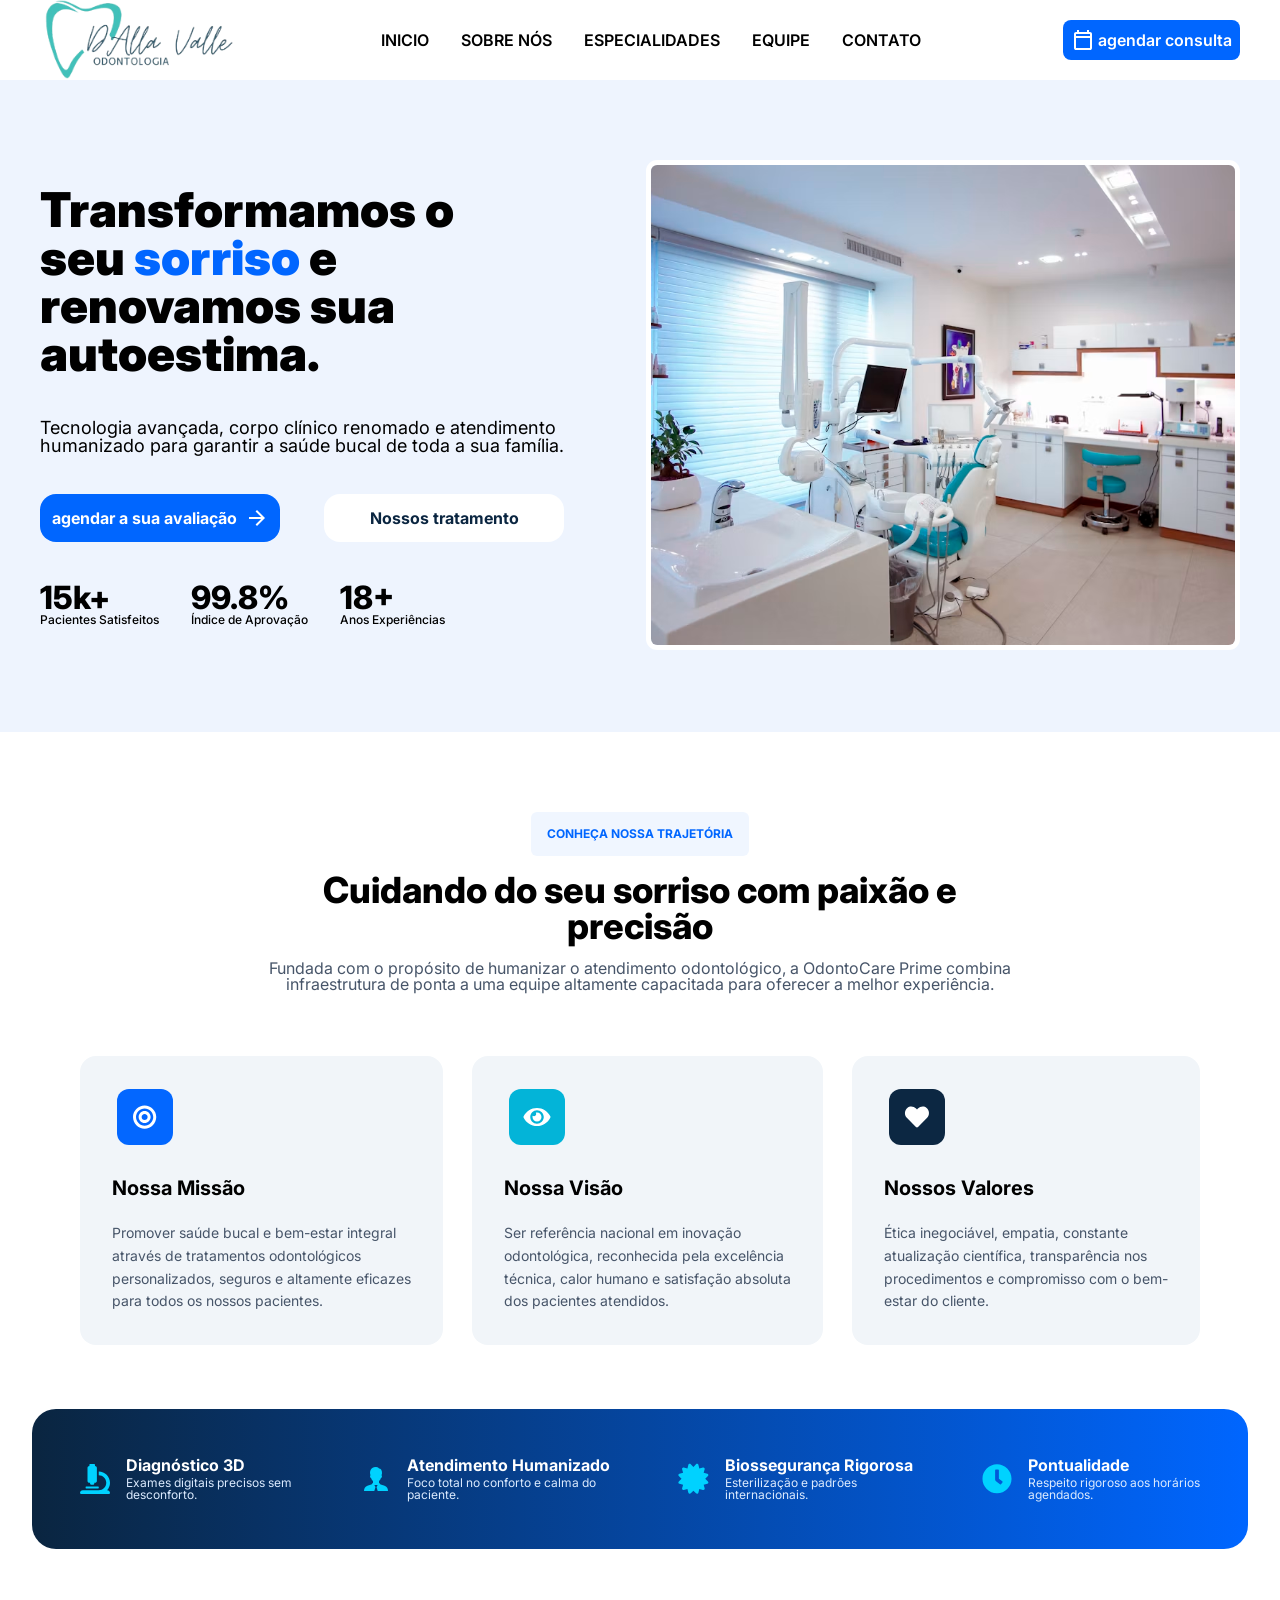
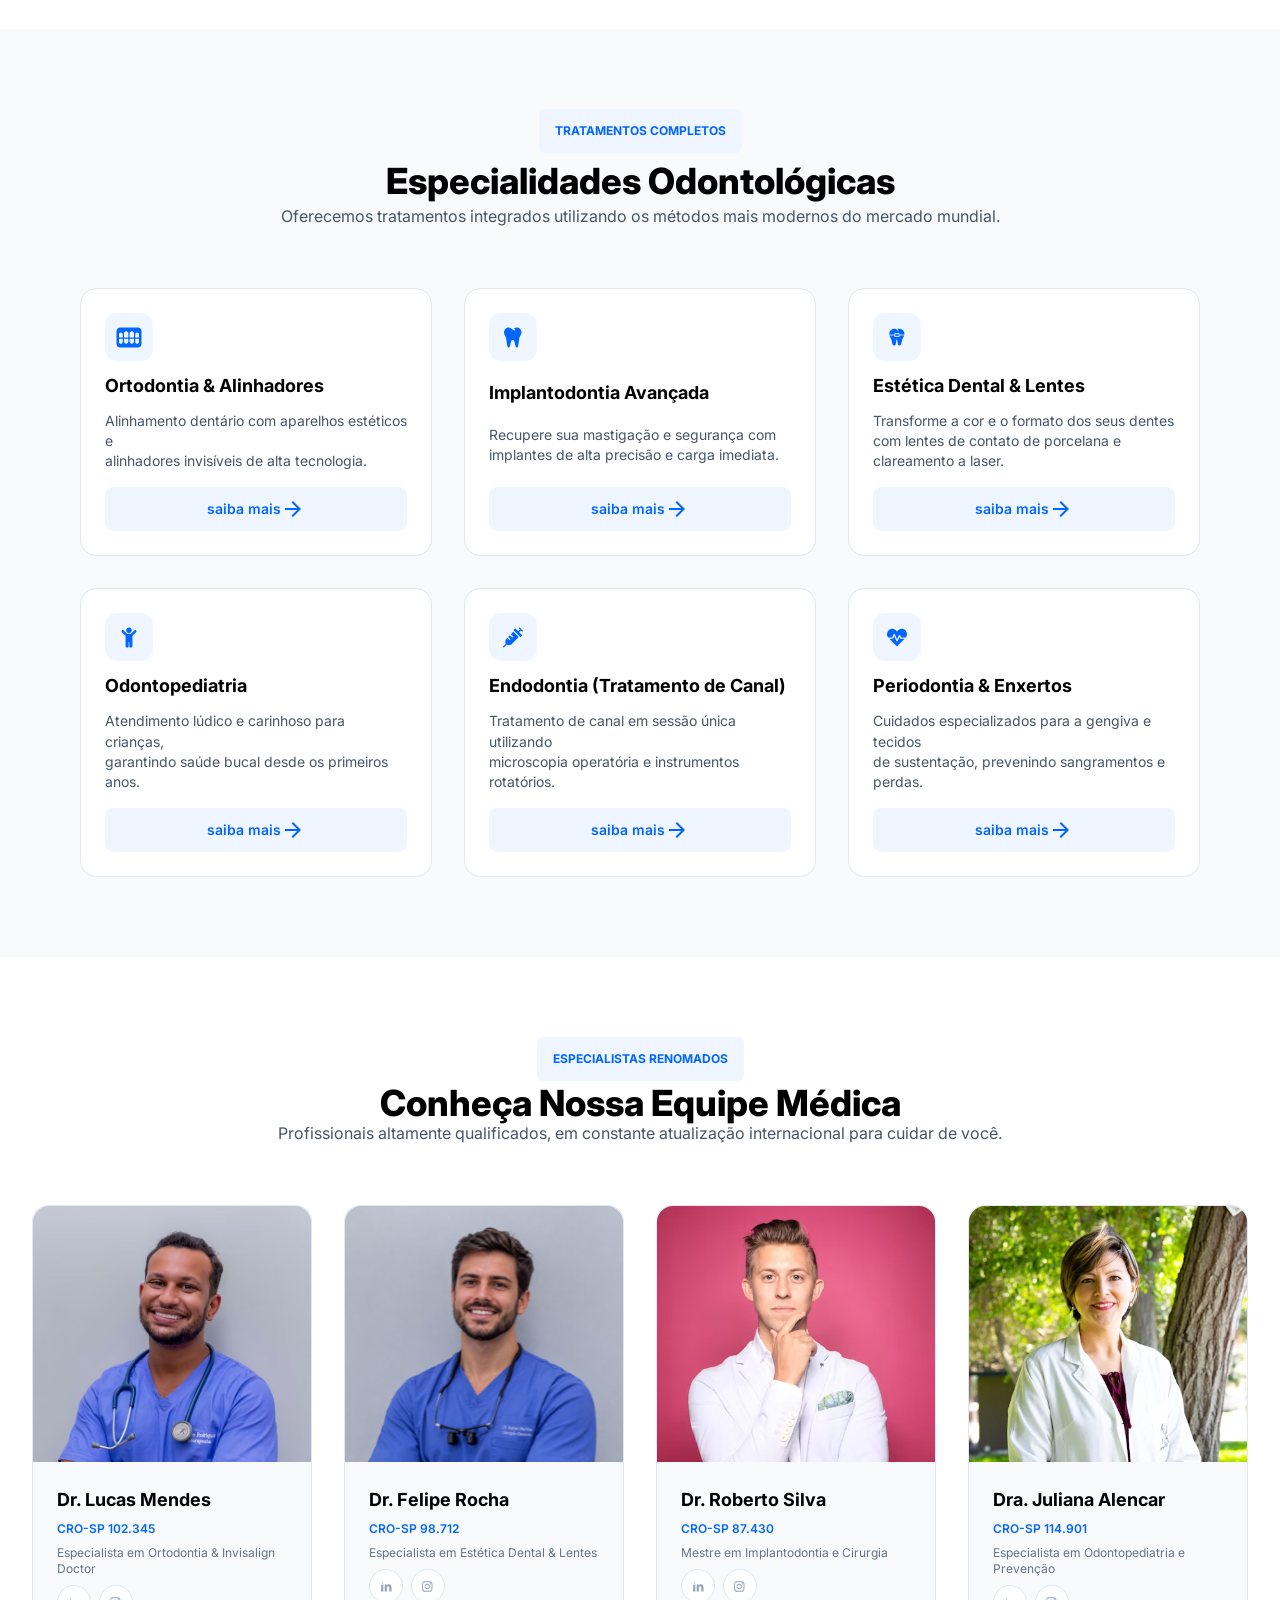
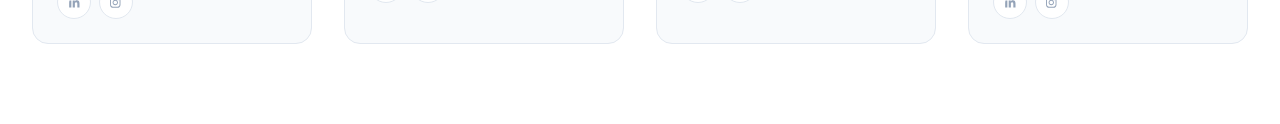
==== inicio.html @ ef850525 "Add files via upload" ====
<!DOCTYPE html>
<html lang="pt-br">
<head>
    <meta charset="UTF-8">
    <meta name="viewport" content="width=device-width, initial-scale=1.0">
    <link rel="stylesheet" href="css/reset.css">
    <link rel="stylesheet" href="css/style.css">
    <link rel="stylesheet" href="css/inicio.css">
    <title>Odontologia Dalla Valle</title>
</head>
<body>
    <header>
        <div class="containerHeader">
            <div class="logo">
                <a href="inicio.html">
                    <img src="img/logo.png" alt="logo">
                </a>
            </div>
            <nav>
                <a href="inicio.html">inicio</a>
                <a href="sobre.html">sobre nós</a>
                <a href="especialidades.html">especialidades</a>
                <a href="equipe.html">equipe</a>
                <a href="contato.html">contato</a>
            </nav>
            <div class="botaocta">
                <a href="whatsapp">
                    <svg xmlns="http://www.w3.org/2000/svg" height="24px" viewBox="0 -960 960 960" width="24px" fill="currentColor"><path d="M200-80q-33 0-56.5-23.5T120-160v-560q0-33 23.5-56.5T200-800h40v-80h80v80h320v-80h80v80h40q33 0 56.5 23.5T840-720v560q0 33-23.5 56.5T760-80H200Zm0-80h560v-400H200v400Zm0-480h560v-80H200v80Zm0 0v-80 80Z"/></svg>
                    agendar consulta
                </a>
            </div>
        </div>
        
    </header>
    <main>
        <section class="inicio">
            <div class="containerInicio">
                <div class="containerText">
                    <h1>Transformamos o<br>
                        seu <b style="color: #0066FF;">sorriso</b> e<br>
                        renovamos sua<br>
                        autoestima.
                    </h1>
                    <h2>
                        Tecnologia avançada, corpo clínico renomado e atendimento<br>
                        humanizado para garantir a saúde bucal de toda a sua família.
                    </h2>
                    <div class="buttons">
                        <a href="" id="button1">
                            agendar a sua avaliação
                            <svg xmlns="http://www.w3.org/2000/svg" height="24px" viewBox="0 -960 960 960" width="24px" fill="currentColor"><path d="M647-440H160v-80h487L423-744l57-56 320 320-320 320-57-56 224-224Z"/></svg>
                        </a>
                        <a href="" id="button2">Nossos tratamento</a>
                    </div>
                    <div class="stats">
                        <div class="info">
                            <h3>15k+</h3>
                            <p>Pacientes Satisfeitos</p>
                        </div>
                        <div class="info">
                            <h3>99.8%</h3>
                            <p>Índice de Aprovação</p>
                        </div>
                        <div class="info">
                            <h3>18+</h3>
                            <p>Anos Experiências</p>
                        </div>
                    </div>
                </div>
                <div id="imgInicio">
                    <img src="img/Dentista sorrindo e atendendo paciente.svg" alt="clinica">
                </div>
            </div>    
        </section>
        <section class="sobre">
            <div class="containerSobre">
                <div class="tituloSobre">
                    <p style="font-size: 0.75rem; color: #0066FF; padding: 1rem; background-color: #F0F6FF; border-radius: 6px; font-weight: 700;">CONHEÇA NOSSA TRAJETÓRIA</p>
                    <h2>Cuidando do seu sorriso com paixão e<br>precisão</h2>
                    <p style="font-size: 1rem; color: #475569; text-align: center; font-weight: 400;">Fundada com o propósito de humanizar o atendimento odontológico, a OdontoCare Prime combina<br>infraestrutura de ponta a uma equipe altamente capacitada para oferecer a melhor experiência.</p>
                </div>
                <div class="cartoesSobre">
                    <div class="cartao">
                        <img src="img/missao.svg" alt="missão">
                        <h3>Nossa Missão</h3>
                        <p>Promover saúde bucal e bem-estar integral
                        <br>através de tratamentos odontológicos
                        <br>personalizados, seguros e altamente eficazes
                        <br>para todos os nossos pacientes.</p>
                    </div>
                    <div class="cartao">
                        <img src="img/visao.svg" alt="visão">
                        <h3>Nossa Visão</h3>
                        <p>Ser referência nacional em inovação
                        <br>odontológica, reconhecida pela excelência
                        <br>técnica, calor humano e satisfação absoluta
                        <br>dos pacientes atendidos.</p>
                    </div>
                    <div class="cartao">
                        <img src="img/valor.svg" alt="valor">
                        <h3>Nossos Valores</h3>
                        <p>Ética inegociável, empatia, constante
                        <br>atualização científica, transparência nos
                        <br>procedimentos e compromisso com o bem-
                        <br>estar do cliente.</p>
                    </div>
                </div>
                <div class="beneficiosSobre">
                    <div class="beneficio">
                        <img src="img/diagnostico.svg" alt="">
                        <div class="textoBeneficio">
                            <h2>Diagnóstico 3D</h2>
                            <p>Exames digitais precisos sem
                            <br>desconforto.</p>
                        </div>
                    </div>
                    <div class="beneficio">
                        <img src="img/humanizado.png" alt="">
                        <div class="textoBeneficio">
                            <h2>Atendimento Humanizado</h2>
                            <p>Foco total no conforto e calma do
                            <br>paciente.</p>
                        </div>
                    </div>
                    <div class="beneficio">
                        <img src="img/biossegurança.svg" alt="">
                        <div class="textoBeneficio">
                            <h2>Biossegurança Rigorosa</h2>
                            <p>Esterilização e padrões
                            <br>internacionais.</p>
                        </div>
                    </div>
                    <div class="beneficio">
                        <img src="img/pontualidade.svg" alt="">
                        <div class="textoBeneficio">
                            <h2>Pontualidade</h2>
                            <p>Respeito rigoroso aos horários
                            <br>agendados.</p>
                        </div>
                    </div>
                </div>
            </div>
        </section>
        <section class="containerEspecialidades">
            <div class="containerSobre" style="display: flex; flex-direction: column; gap: 4rem;">
                <div class="tituloEspecialidades">
                    <p style="font-size: 0.75rem; color: #0066FF; padding: 1rem; background-color: #F0F6FF; border-radius: 6px; font-weight: 700;">TRATAMENTOS COMPLETOS</p>
                    <h2>Especialidades Odontológicas</h2>
                    <p style="font-size: 1rem; color: #475569; text-align: center; font-weight: 400;">Oferecemos tratamentos integrados utilizando os métodos mais modernos do mercado mundial.</p>
                </div>
                <div class="especialidades">
                    <div class="cartaoEspecialidades">
                        <img src="img/alinhador.svg" alt="alinhador dental">
                        <h3>Ortodontia & Alinhadores</h3>
                        <p>Alinhamento dentário com aparelhos estéticos e
                        <br>alinhadores invisíveis de alta tecnologia.</p>
                        <a href="">saiba mais<svg xmlns="http://www.w3.org/2000/svg" height="24px" viewBox="0 -960 960 960" width="24px" fill="currentColor"><path d="M647-440H160v-80h487L423-744l57-56 320 320-320 320-57-56 224-224Z"/></svg></a>
                    </div>
                    <div class="cartaoEspecialidades">
                        <img src="img/implantodontia.svg" alt="dente">
                        <h3>Implantodontia Avançada</h3>
                        <p>Recupere sua mastigação e segurança com
                        <br>implantes de alta precisão e carga imediata.</p>
                        <a href="">saiba mais<svg xmlns="http://www.w3.org/2000/svg" height="24px" viewBox="0 -960 960 960" width="24px" fill="currentColor"><path d="M647-440H160v-80h487L423-744l57-56 320 320-320 320-57-56 224-224Z"/></svg></a>
                    </div>
                    <div class="cartaoEspecialidades">
                        <img src="img/estetica.svg" alt="lente dental">
                        <h3>Estética Dental & Lentes</h3>
                        <p>Transforme a cor e o formato dos seus dentes
                        <br>com lentes de contato de porcelana e
                        <br>clareamento a laser.</p>
                        <a href="">saiba mais<svg xmlns="http://www.w3.org/2000/svg" height="24px" viewBox="0 -960 960 960" width="24px" fill="currentColor"><path d="M647-440H160v-80h487L423-744l57-56 320 320-320 320-57-56 224-224Z"/></svg></a>
                    </div>
                    <div class="cartaoEspecialidades">
                        <img src="img/odontopediatria.svg" alt="alinhador dental">
                        <h3>Odontopediatria</h3>
                        <p>Atendimento lúdico e carinhoso para crianças,
                        <br>garantindo saúde bucal desde os primeiros anos.</p>
                        <a href="">saiba mais<svg xmlns="http://www.w3.org/2000/svg" height="24px" viewBox="0 -960 960 960" width="24px" fill="currentColor"><path d="M647-440H160v-80h487L423-744l57-56 320 320-320 320-57-56 224-224Z"/></svg></a>
                    </div>
                    <div class="cartaoEspecialidades">
                        <img src="img/edodontia.svg" alt="alinhador dental">
                        <h3>Endodontia (Tratamento de Canal)</h3>
                        <p>Tratamento de canal em sessão única utilizando
                        <br>microscopia operatória e instrumentos rotatórios.</p>
                        <a href="">saiba mais<svg xmlns="http://www.w3.org/2000/svg" height="24px" viewBox="0 -960 960 960" width="24px" fill="currentColor"><path d="M647-440H160v-80h487L423-744l57-56 320 320-320 320-57-56 224-224Z"/></svg></a>
                    </div>
                    <div class="cartaoEspecialidades">
                        <img src="img/periodontia.svg" alt="alinhador dental">
                        <h3>Periodontia & Enxertos</h3>
                        <p>Cuidados especializados para a gengiva e tecidos
                        <br>de sustentação, prevenindo sangramentos e
                        <br>perdas.</p>
                        <a href="">saiba mais<svg xmlns="http://www.w3.org/2000/svg" height="24px" viewBox="0 -960 960 960" width="24px" fill="currentColor"><path d="M647-440H160v-80h487L423-744l57-56 320 320-320 320-57-56 224-224Z"/></svg></a>
                    </div>
                </div>
            </div>
        </section>
        <section class="equipe">
            <div class="containerEquipe">
                <div class="tituloContainer">
                    <p style="font-size: 0.75rem; color: #0066FF; padding: 1rem; background-color: #F0F6FF; border-radius: 6px; font-weight: 700;">ESPECIALISTAS RENOMADOS</p>
                    <h2 style="font-size: 2.25rem; font-weight: 800;">Conheça Nossa Equipe Médica</h2>
                    <p style="font-size: 1rem; color: #475569; text-align: center; font-weight: 400;">Profissionais altamente qualificados, em constante atualização internacional para cuidar de você.</p>
                </div>
                <div class="containerCartoesEquipe">
                    <div class="cartaoEquipe">
                        <img src="img/lucas.svg" alt="" style="width: 278px;">
                        <div class="espacoEquipe">
                            <h3>Dr. Lucas Mendes</h3>
                            <p class="cro"class="cro">CRO-SP 102.345</p>
                            <p class="especialidadeEquipe">Especialista em Ortodontia & Invisalign
                            <br>Doctor</p>
                            <div class="linksEquipe">
                                <a href=""><img src="img/linkedin.svg" alt=""></a>
                                <a href=""><img src="img/instagram.svg" alt=""></a>
                            </div>
                        </div>
                    </div>
                    <div class="cartaoEquipe">
                        <img src="img/felipe.svg" alt="" style="width: 278px;">
                        <div class="espacoEquipe">
                            <h3>Dr. Felipe Rocha</h3>
                            <p class="cro">CRO-SP 98.712</p>
                            <p class="especialidadeEquipe">Especialista em Estética Dental & Lentes</p>
                            <div class="linksEquipe">
                                <a href=""><img src="img/linkedin.svg" alt=""></a>
                                <a href=""><img src="img/instagram.svg" alt=""></a>
                            </div>
                        </div>
                    </div>
                    <div class="cartaoEquipe">
                        <img src="img/roberto.svg" alt="">
                        <div class="espacoEquipe">
                            <h3>Dr. Roberto Silva</h3>
                            <p class="cro">CRO-SP 87.430</p>
                            <p class="especialidadeEquipe">Mestre em Implantodontia e Cirurgia</p>
                            <div class="linksEquipe">
                                <a href=""><img src="img/linkedin.svg" alt=""></a>
                                <a href=""><img src="img/instagram.svg" alt=""></a>
                            </div>
                        </div>                    
                    </div>
                    <div class="cartaoEquipe">
                        <img src="img/juliana.svg" alt="">
                        <div class="espacoEquipe">
                            <h3>Dra. Juliana Alencar</h3>
                            <p class="cro">CRO-SP 114.901</p>
                            <p class="especialidadeEquipe">Especialista em Odontopediatria e
                            <br>Prevenção</p>
                            <div class="linksEquipe">
                                <a href=""><img src="img/linkedin.svg" alt=""></a>
                                <a href=""><img src="img/instagram.svg" alt=""></a>
                            </div>
                        </div>                        
                    </div>
                </div>
            </div>
            
        </section>
    </main>
</body>
</html>
---- css/style.css ----
/*fontes*/
@import url('https://fonts.googleapis.com/css2?family=Inter:ital,opsz,wght@0,14..32,100..900;1,14..32,100..900&display=swap');

header{
    font-family: "Inter", sans-serif;
    font-optical-sizing: auto;
    font-weight: 600;
    font-style: normal;
    font-size: 1rem;
    display: flex;
    justify-content: center;
    align-items: center;
    gap: 200px;
    width: auto;
    height: 80px;
    background-color: #fff;
}
header .containerHeader{
    width: 100%;
    max-width: 1200px;
    display: flex;
    align-items: center;
    justify-content: space-between;
}
header .logo img{
    height: 80px;
    transition: 0.5s;
}
header .logo img:hover{
    transform: scale(1.05);
}
header nav{
    display: flex;
    justify-content: center;
    align-items: center;
    gap: 2rem;
}
header nav a{
    text-decoration: none;
    color: black;
    font-size: 1rem;
    text-transform: uppercase;
    transition: 0.5s;
}
header nav a:hover{
    transform: scale(1.1);
    color: #0066FF;
}

header .botaocta a{
    display: flex;
    justify-content: center;
    align-items: center;
    gap: 0.2rem;
    color: black;
    text-decoration: none;
    background-color: #0066FF;
    padding: 0.5rem;
    border-radius: 0.5rem;
    color: white;
    transition: 0.3s;
}
header .botaocta a:hover{
    transform: scale(1.05);
    color: #000;
}

main .inicio{
    padding: 5rem 0px;
    font-family: "Inter", sans-serif;
    font-optical-sizing: auto;
    font-style: normal;
    background-color: #EEF4FE;
    display: flex;
    justify-content: center;
    align-items: center;
}

.containerInicio{
    width: 100%;
    max-width: 1200px;
    display: flex;
    justify-content: space-between;
    align-items: center;
}
.containerInicio .containerText{
    display: flex;
    flex-direction: column;
    justify-content: center;
    align-items: flex-start;
    gap: 2.5rem;
}
.containerInicio .containerText h1{
    font-size: 3rem;
    font-weight: 900;
}
.containerInicio .containerText h2{
    font-size: 1.13rem;
    font-weight: 400;
}
main .inicio .buttons{
    width: 100%;
    display: flex;
    justify-content: space-between;
    align-items: center;
}
main .inicio .buttons a{
    display: flex;
    align-items: center;
    width: 15rem;
    height: 3rem;
    text-decoration: none;
    font-weight: 700;
    transition: 0.3s;
}
main .inicio .buttons #button1{
    background-color: #0066FF;
    color: #fff;
    border-radius: 1rem;
    display: flex;
    justify-content: center;
    gap: 0.5rem;
}
main .inicio .buttons #button1:hover{
    background-color: #00317a;
    color: #fff;
    transform: scale(1.05);
}
main .inicio .buttons #button2{
    background-color: #FFFFFF;
    color: #0A2540;
    border-radius: 1rem;
    display: flex;
    justify-content: center;
}
main .inicio .buttons #button2:hover{
    background-color: #8d8d8d;
    color: #0A2540;
    transform: scale(1.05);
}

main .inicio .stats{
    display: flex;
    justify-content: flex-start;
    align-items: center;
    gap: 2rem;
}
main .inicio .stats h3{
    font-size: 2rem;
    font-weight: 800;
}
main .inicio .stats p{
    font-size: 0.75rem;
    font-weight: 500;
}


main .inicio #imgInicio img{
    border-radius: 0.7rem;
    border: 5px solid #ffffff;
}


main .sobre{
    display: flex;
    flex-direction: column;
    justify-content: center;
    align-items: center;
    background-color: #fff;
    padding: 5rem;
    font-family: "Inter", sans-serif;
    font-optical-sizing: auto;
    font-style: normal;
}
main .sobre .containerSobre{
    width: 100%;
    max-width: 1200px;
    display: flex;
    flex-direction: column;
    justify-content: space-between;
    align-items: center;
    gap: 4rem;
}
main .sobre .containerSobre .tituloSobre{
    display: flex;
    justify-content: space-between;
    gap: 1rem;
    align-items: center;
    flex-direction: column;
}
main .sobre .containerSobre .tituloSobre h2{
    text-align: center;
    font-weight: 800;
    font-size: 2.25rem;
}
main .sobre .containerSobre .cartoesSobre{
    width: 100%;
    display: flex;
    justify-content: space-between;
    align-items: center;
}
main .sobre .containerSobre .cartoesSobre .cartao{
    display: flex;
    flex-direction: column;
    justify-content: space-between;
    align-items: flex-start;
    gap: 1.5rem;
    padding: 2rem;
    background-color: #F1F5F9;
    border-radius: 1rem;
}
main .sobre .containerSobre .cartoesSobre .cartao h3{
    font-size: 1.25rem;
    font-weight: 700;
}
main .sobre .containerSobre .cartoesSobre .cartao p{
    font-size: 0.875rem;
    color: #475569;
    line-height: 1.63;
}

main .sobre .containerSobre .beneficiosSobre{
    display: flex;
    justify-content: space-between;
    width: 100%;
    align-items: center;
    background: #0A2540;
    padding: 3rem;
    border-radius: 1.5rem;
    background: linear-gradient(90deg,rgba(10, 37, 64, 1) 0%, rgba(0, 102, 255, 1) 100%);
}
main .sobre .containerSobre .beneficiosSobre .beneficio{
    display: flex;
    justify-content: center;
    align-items: center;
    gap: 1rem;
}
main .sobre .containerSobre .beneficiosSobre .beneficio .textoBeneficio{
    display: flex;
    flex-direction: column;
    gap: 0.25rem
}
main .sobre .containerSobre .beneficiosSobre .beneficio .textoBeneficio h2{
    color: #fff;
    font-size: 1rem;
    font-weight: 700;
}
main .sobre .containerSobre .beneficiosSobre .beneficio .textoBeneficio p{
    color: #DBEAFE;
    font-size: 0.75rem;
}

main .containerEspecialidades{
    display: flex;
    justify-content: center;
    align-items: center;
    font-family: "Inter", sans-serif;
    font-optical-sizing: auto;
    font-style: normal;
    background-color: #F8FAFC;
    padding: 5rem;
}

.containerEspecialidades .containerSobre .tituloEspecialidades{
    display: flex;
    flex-direction: column;
    justify-content: center;
    align-items: center;
    gap: 0.6rem;
}
.containerEspecialidades .containerSobre .tituloEspecialidades h2{
    font-size: 2.25rem;
    font-weight: 800;
}

.containerEspecialidades .containerSobre .especialidades{
    display: grid;
    gap: 2rem;
    grid-template-columns: repeat(3, 1fr)
}
.containerEspecialidades .containerSobre .especialidades .cartaoEspecialidades{
    display: flex;
    flex-direction: column;
    justify-content: space-between;
    align-items: flex-start;
    gap: 1rem;
    padding: 1.5rem;
    background-color: #FFFFFF;
    border-radius: 1rem;
    border: solid 1px #E2E8F0;
}
.containerEspecialidades .containerSobre .especialidades .cartaoEspecialidades h3{
    font-size: 1.125rem;
    font-weight: 700;
}
.containerEspecialidades .containerSobre .especialidades .cartaoEspecialidades p{
    font-size: 0.875rem;
    color: #475569;
    font-weight: 400;
    line-height: 1.43;
}
.containerEspecialidades .containerSobre .especialidades .cartaoEspecialidades a{
    width: 100%;
    display: flex;
    align-items: center;
    justify-content: center;
    background-color: #F0F6FF;
    border-radius: 0.5rem;
    color: #0066FF;
    text-decoration: none;
    padding: 10px 0px;
    font-size: 0.875rem;
    font-weight: 600;
}
main .equipe{
    display: flex;
    flex-direction: column;
    justify-content: center;
    align-items: center;
    background-color: #fff;
    padding: 5rem;
    font-family: "Inter", sans-serif;
    font-optical-sizing: auto;
    font-style: normal;
}
main .equipe .containerEquipe{
    display: flex;
    flex-direction: column;
    gap: 4rem;
}
main .equipe .containerEquipe .tituloContainer{
    display: flex;
    flex-direction: column;
    justify-content: center;
    align-items: center;
    gap: 0.25rem
}
main .equipe .containerEquipe .containerCartoesEquipe{
    display: flex;
    justify-content: center;
    gap: 2rem;
}
main .equipe .containerEquipe .containerCartoesEquipe .cartaoEquipe{
    display: flex;
    flex-direction: column;
    background-color: #F8FAFC;
    border: 1px solid  #E2E8F0;
    border-radius: 1rem;
}
main .equipe .containerEquipe .containerCartoesEquipe .cartaoEquipe img{
    border-radius: 1rem 1rem 0rem 0rem;
}
main .equipe .containerEquipe .containerCartoesEquipe .cartaoEquipe .espacoEquipe{
    display: flex;
    flex-direction: column;
    align-items: flex-start;
    gap: 0.5rem;
    padding: 1.5rem;
}
main .equipe .containerEquipe .containerCartoesEquipe .cartaoEquipe .espacoEquipe h3{
    font-size: 1.125rem;
    font-weight: 700;
    line-height: 1.55;
}
main .equipe .containerEquipe .containerCartoesEquipe .cartaoEquipe .espacoEquipe .cro{
    font-size: 0.75rem;
    font-weight: 600;
    color: #0066FF;
    line-height: 1.333;
}
main .equipe .containerEquipe .containerCartoesEquipe .cartaoEquipe .especialidadeEquipe{
    color: #64748B;
    font-size: 0.75rem;
    line-height: 1.333;
}
main .equipe .containerEquipe .containerCartoesEquipe .cartaoEquipe .linksEquipe{
    display: flex;
    justify-content: center;
    align-items: center;
    gap: 0.5rem;
}
main .equipe .containerEquipe .containerCartoesEquipe .cartaoEquipe .linksEquipe a{
    display: flex;
    justify-content: center;
    align-items: center;
    background-color: #FFFFFF;
    border: solid 1px #E2E8F0;
    height: 2rem;
    width: 2rem;
    border-radius: 50%;
    transition: 0.2s;
}
main .equipe .containerEquipe .containerCartoesEquipe .cartaoEquipe .linksEquipe a:hover{
    transform: scale(1.1);
    background-color: ;
}
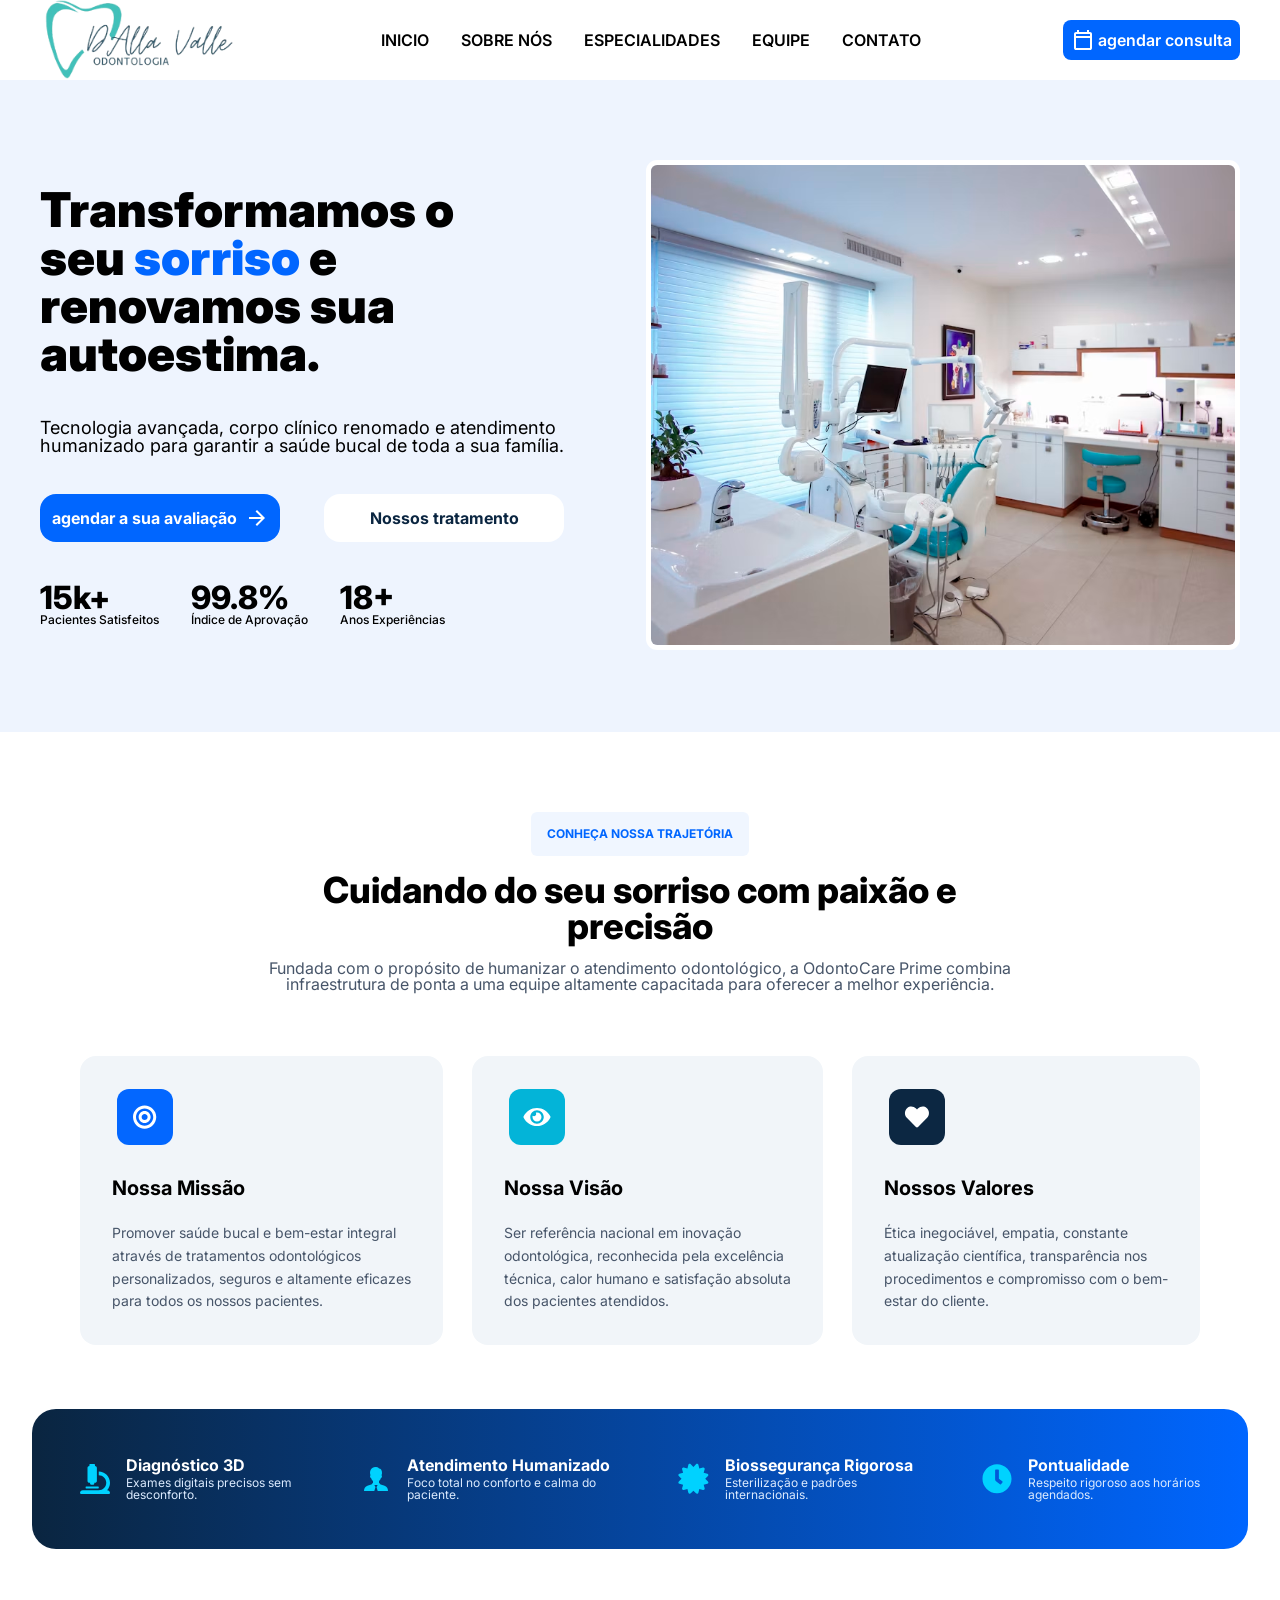
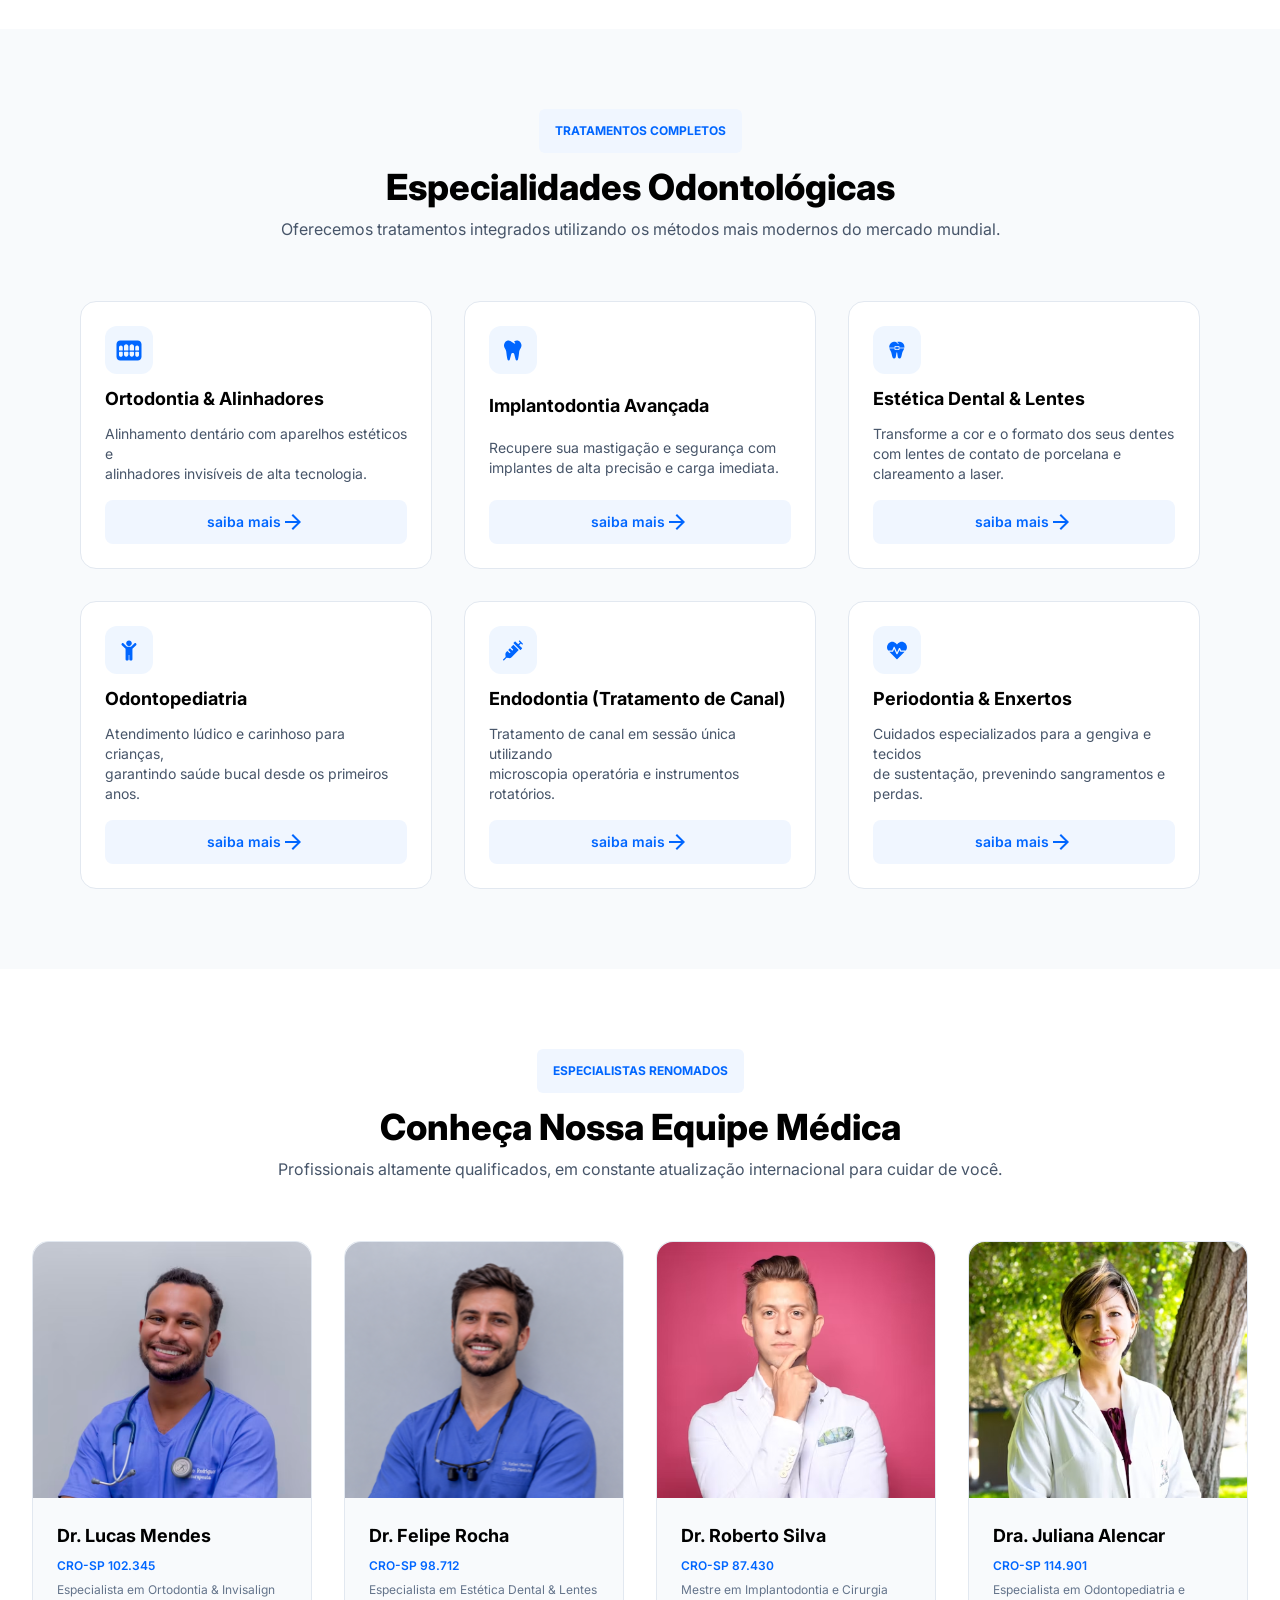
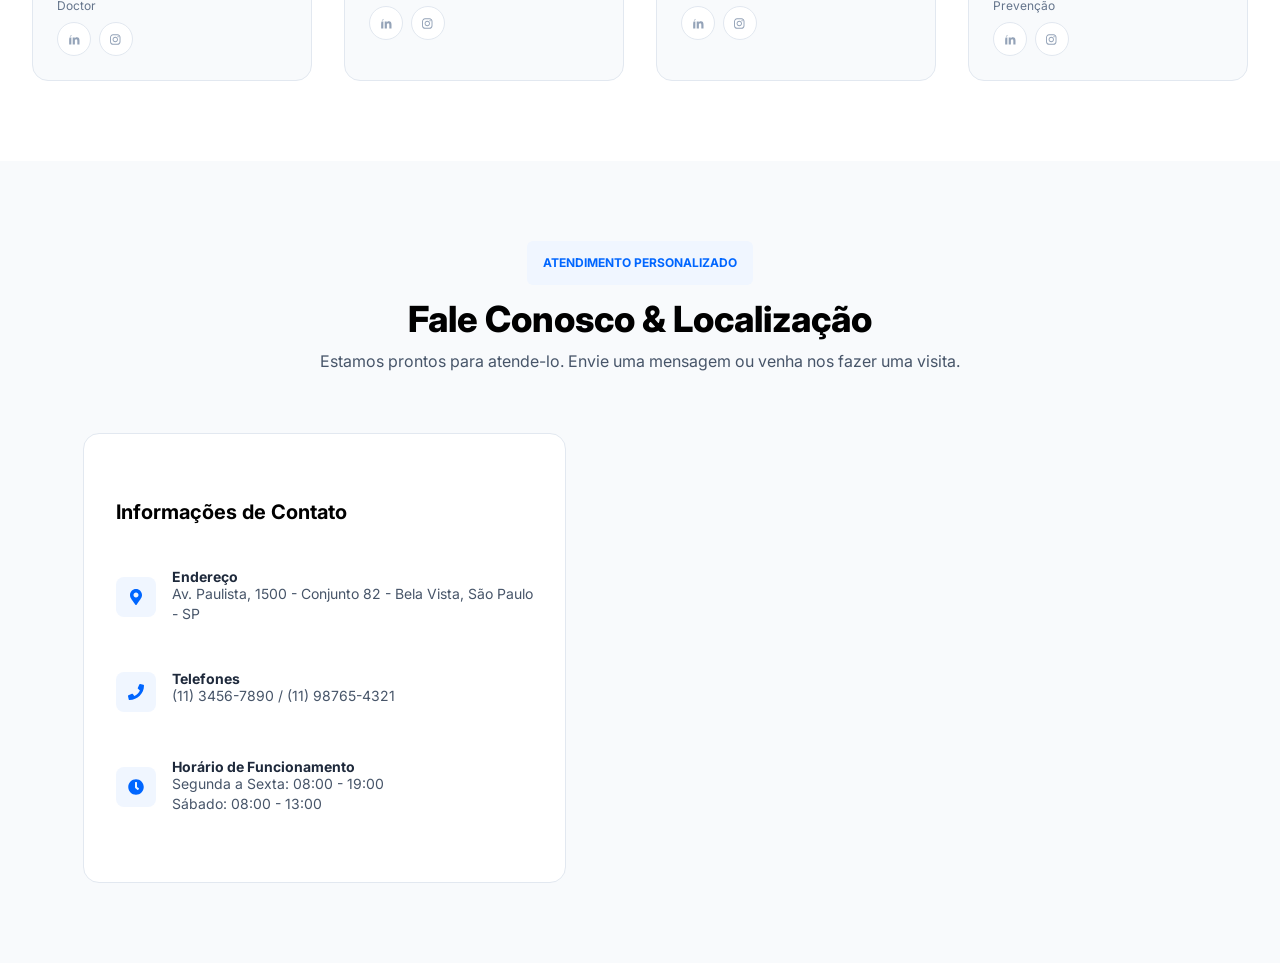
==== commit e7517972: "Add files via upload" ====
--- a/inicio.html
+++ b/inicio.html
@@ -256,7 +256,44 @@
                     </div>
                 </div>
             </div>
-            
+        </section>
+        <section class="contato">
+            <div class="containerContato">
+                <div class="textoContato">
+                    <p style="font-size: 0.75rem; color: #0066FF; padding: 1rem; background-color: #F0F6FF; border-radius: 6px; font-weight: 700;">ATENDIMENTO PERSONALIZADO</p>
+                    <h2 style="font-size: 2.25rem; font-weight: 800;">Fale Conosco & Localização</h2>
+                    <p style="font-size: 1rem; color: #475569; text-align: center; font-weight: 400;">Estamos prontos para atende-lo. Envie uma mensagem ou venha nos fazer uma visita.</p>  
+                </div>
+                <div class="containerLocalizacao">
+                    <div class="infoLocalizacao">
+                        <h3>Informações de Contato</h3>
+                        <div class="cardLocalizacao">
+                            <img src="img/localizacao.svg" alt="Localização">
+                            <div class="textoLocalizacao">
+                                <h4>Endereço</h4>
+                                <p>Av. Paulista, 1500 - Conjunto 82 - Bela Vista, São Paulo
+                                <br>- SP</p>
+                            </div>
+                        </div>
+                        <div class="cardLocalizacao">
+                            <img src="img/telefone.svg" alt="Telefone">
+                            <div class="textoLocalizacao">
+                                <h4>Telefones</h4>
+                                <p>(11) 3456-7890 / (11) 98765-4321</p>
+                            </div>
+                        </div>
+                        <div class="cardLocalizacao">
+                            <img src="img/horario.svg" alt="Horario">
+                            <div class="textoLocalizacao">
+                                <h4>Horário de Funcionamento</h4>
+                                <p>Segunda a Sexta: 08:00 - 19:00
+                                <br>Sábado: 08:00 - 13:00</p>
+                            </div>
+                        </div>
+                    </div>
+                    <iframe src="https://www.google.com/maps/embed?pb=!1m18!1m12!1m3!1d7285.02369017896!2d-54.253867864608736!3d-24.083489206616523!2m3!1f0!2f0!3f0!3m2!1i1024!2i768!4f13.1!3m3!1m2!1s0x94f4afee5c29e2d5%3A0x535a5b38673f8180!2sPra%C3%A7a%20Castelo%20Branco!5e0!3m2!1spt-BR!2sbr!4v1790951157004!5m2!1spt-BR!2sbr" width="600" height="450" style="border:0;" allowfullscreen="" loading="lazy" referrerpolicy="strict-origin-when-cross-origin"></iframe>
+                </div>
+            </div>
         </section>
     </main>
 </body>
--- a/css/style.css
+++ b/css/style.css
@@ -267,7 +267,7 @@
     flex-direction: column;
     justify-content: center;
     align-items: center;
-    gap: 0.6rem;
+    gap: 1rem;
 }
 .containerEspecialidades .containerSobre .tituloEspecialidades h2{
     font-size: 2.25rem;
@@ -313,7 +313,7 @@
     font-size: 0.875rem;
     font-weight: 600;
 }
-main .equipe{
+main .equipe, main .contato{
     display: flex;
     flex-direction: column;
     justify-content: center;
@@ -324,7 +324,7 @@
     font-optical-sizing: auto;
     font-style: normal;
 }
-main .equipe .containerEquipe{
+main .equipe .containerEquipe, main .contato .containerContato{
     display: flex;
     flex-direction: column;
     gap: 4rem;
@@ -334,7 +334,7 @@
     flex-direction: column;
     justify-content: center;
     align-items: center;
-    gap: 0.25rem
+    gap: 1rem
 }
 main .equipe .containerEquipe .containerCartoesEquipe{
     display: flex;
@@ -393,10 +393,59 @@
 }
 main .equipe .containerEquipe .containerCartoesEquipe .cartaoEquipe .linksEquipe a:hover{
     transform: scale(1.1);
-    background-color: ;
-}
-
-
-
-
-
+    background-color: rgb(71, 71, 71);
+}
+
+main .contato{
+    background-color: #F8FAFC;
+}
+main .contato .containerContato .textoContato{
+    display: flex;
+    flex-direction: column;
+    justify-content: center;
+    align-items: center;
+    gap: 1rem;
+}
+main .contato .containerContato .containerLocalizacao{
+    display: flex;
+    justify-content: center;
+    align-items: stretch;
+    gap: 2rem;
+}
+main .contato .containerContato .containerLocalizacao .infoLocalizacao{
+    display: flex;
+    flex-direction: column;
+    justify-content: center;
+    gap: 3rem;
+    background-color: #fff;
+    padding: 2rem;
+    border-radius: 1rem;
+    border: solid 1px #E2E8F0;
+}
+main .contato .containerContato .containerLocalizacao .infoLocalizacao h3{
+    font-size: 1.25rem;
+    font-weight: 700;
+}
+main .contato .containerContato .containerLocalizacao .infoLocalizacao .cardLocalizacao{
+    display: flex;
+    gap: 1rem;
+}
+main .contato .containerContato .containerLocalizacao .infoLocalizacao .cardLocalizacao h4{
+    color: #1E293B;
+    font-size: 0.875rem;
+    font-weight: 700;
+}
+main .contato .containerContato .containerLocalizacao .infoLocalizacao .cardLocalizacao p{
+    color: #475569;
+    font-size: 0.875rem;
+    font-weight: 400;
+    line-height: 1.43;
+}
+main .contato .containerContato .containerLocalizacao iframe{
+    border-radius: 1rem;
+}
+
+
+
+
+
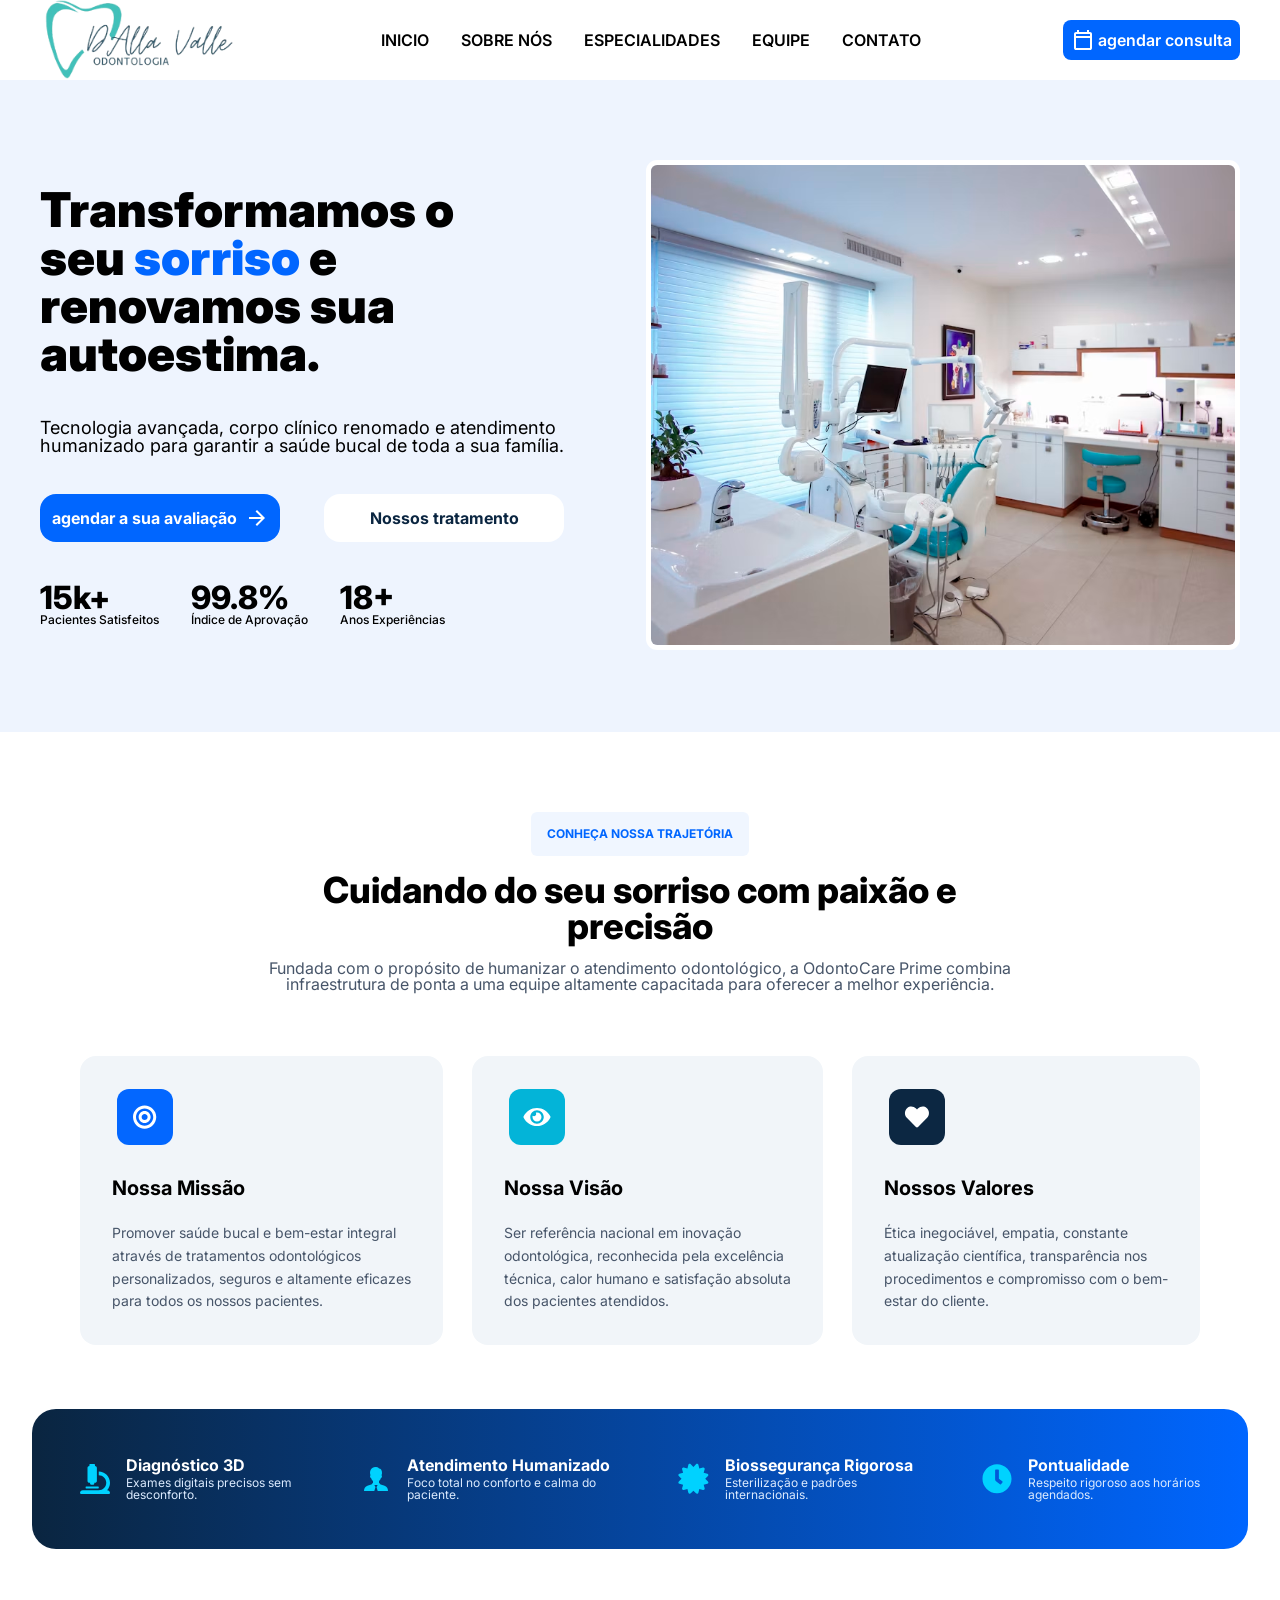
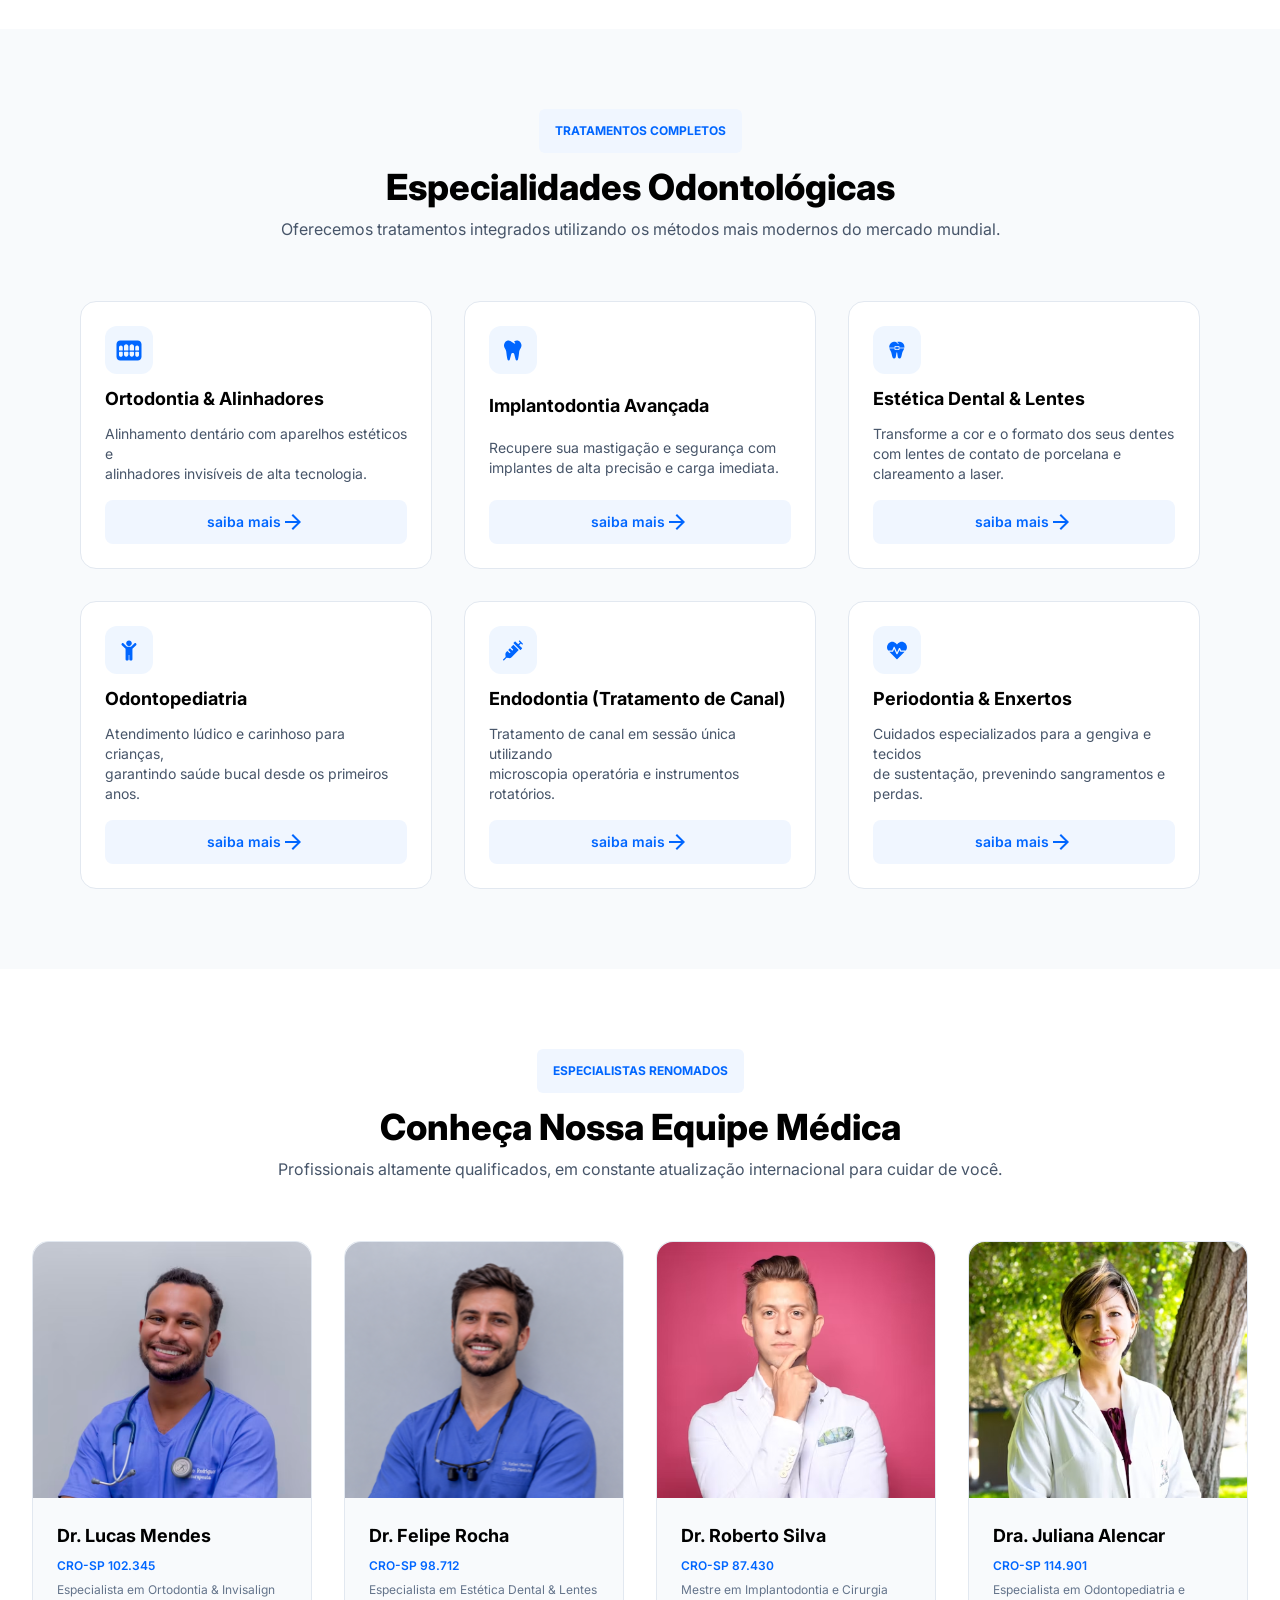
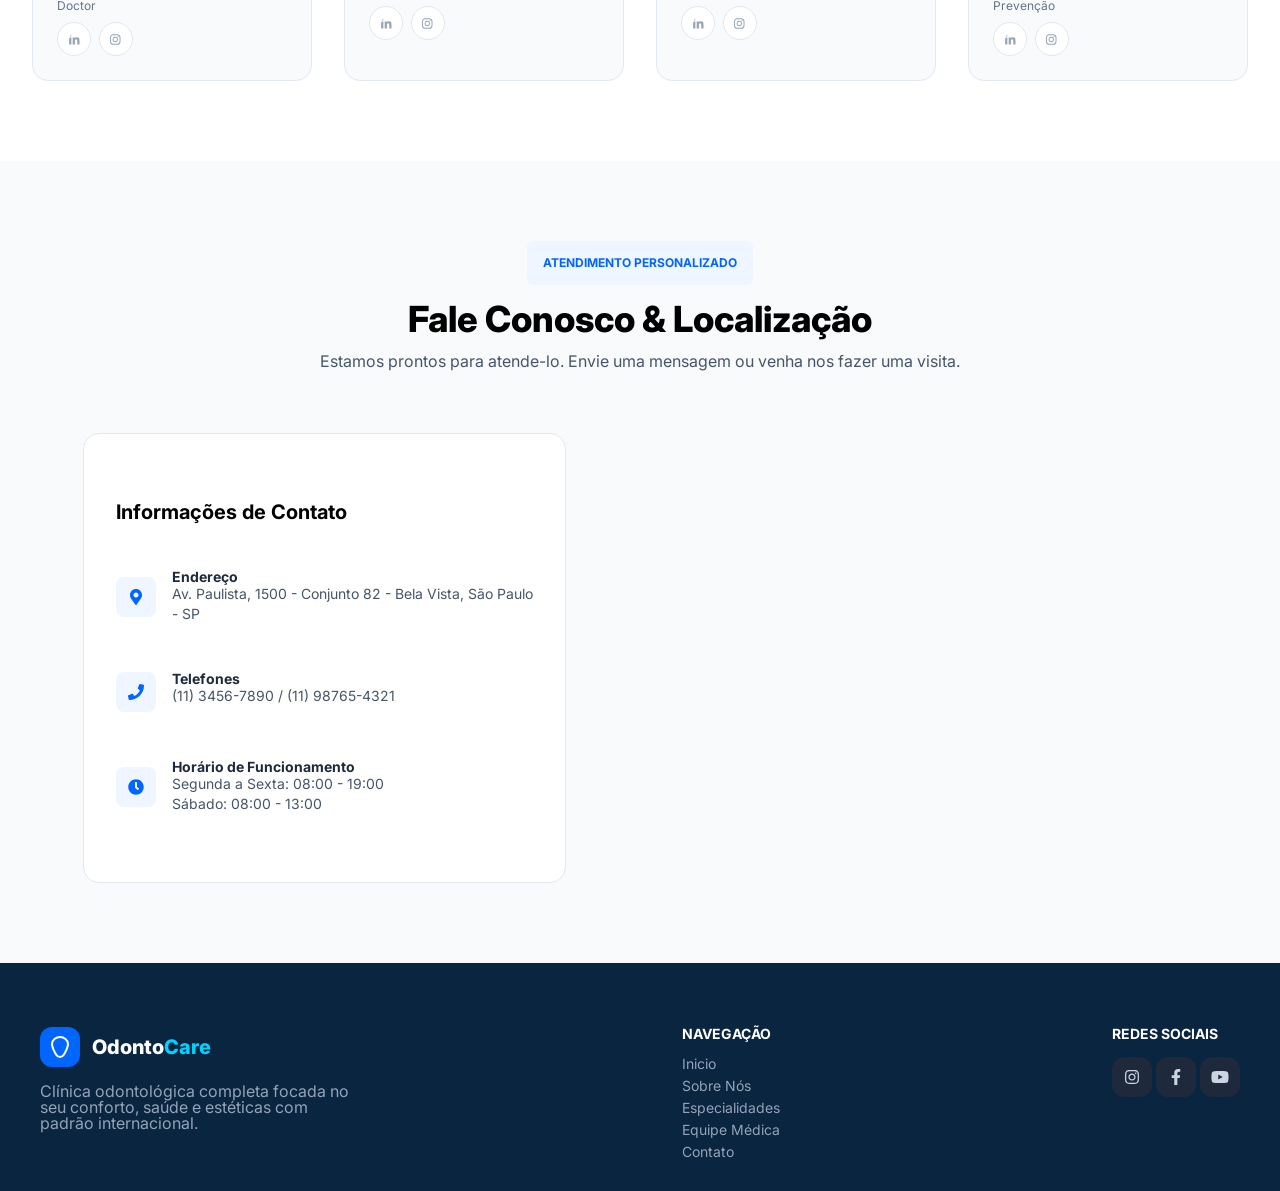
==== commit ec3a9dba: "Add files via upload" ====
--- a/inicio.html
+++ b/inicio.html
@@ -296,5 +296,36 @@
             </div>
         </section>
     </main>
+    <footer>
+        <section id="containerFooter">
+            <div class="divFooter">
+                <div class="tituloFooter">
+                    <img src="img/logoFooter.svg" alt="OdontoCare">
+                    <h3 style="font-size: 1.25rem; font-weight: 800;">Odonto<b style="color: #00D2FF;">Care</b></h3>
+                </div>
+                <p style="color: #94A3B8;">Clínica odontológica completa focada no
+                <br>seu conforto, saúde e estéticas com
+                <br>padrão internacional.</p>
+            </div>
+            <div class="divFooter">
+                <h4>NAVEGAÇÃO</h4>
+                <nav class="navFooter"> 
+                    <a href="">Inicio</a>
+                    <a href="">Sobre Nós</a>
+                    <a href="">Especialidades</a>
+                    <a href="">Equipe Médica</a>
+                    <a href="">Contato</a>
+                </nav>
+            </div>
+            <div class="divFooter">
+                <h4>REDES SOCIAIS</h4>
+                <nav class="redesSociaisFooter">
+                    <a href=""><img src="img/instaFooter.svg" alt="Instagram"></a>
+                    <a href=""><img src="img/facebook.svg" alt="Facebook"></a>
+                    <a href=""><img src="img/yt.svg" alt="Youtube"></a>
+                </nav>      
+            </div>
+        </section>
+    </footer>
 </body>
 </html>
--- a/css/style.css
+++ b/css/style.css
@@ -445,7 +445,61 @@
     border-radius: 1rem;
 }
 
-
-
-
-
+footer{
+    background-color: #0A2540;
+    display: flex;
+    justify-content: center;
+    align-items: center;
+    padding: 4rem 0 2rem;
+    color: white;
+    font-family: "Inter", sans-serif;
+    font-optical-sizing: auto;
+    font-style: normal;
+
+}
+footer #containerFooter{
+    display: flex;
+    width: 100%;
+    max-width: 1200px;
+    justify-content: space-between;
+    align-items: flex-start;
+}
+footer #containerFooter .divFooter{
+    display: flex;
+    flex-direction: column;
+    align-items: flex-start;
+    gap: 1rem;
+}
+
+footer #containerFooter .divFooter .tituloFooter{
+    display: flex;
+    align-items: center;
+    gap: 0.75rem;
+}
+.navFooter{
+    display: flex;
+    flex-direction: column;
+    gap: 0.5rem;
+}
+.navFooter a{
+    color: #94A3B8;
+    text-decoration: none;
+    font-weight: 400;
+    font-size: 0.875rem;
+}
+.divFooter nav a{
+    display: inline-block;
+    transition: 0.2s;
+}
+.divFooter nav a:hover{
+    transform: scale(1.1);
+    color: #494949;
+}
+.divFooter h4{
+    font-size: 0.875rem;
+    font-weight: 700;
+}
+
+
+
+
